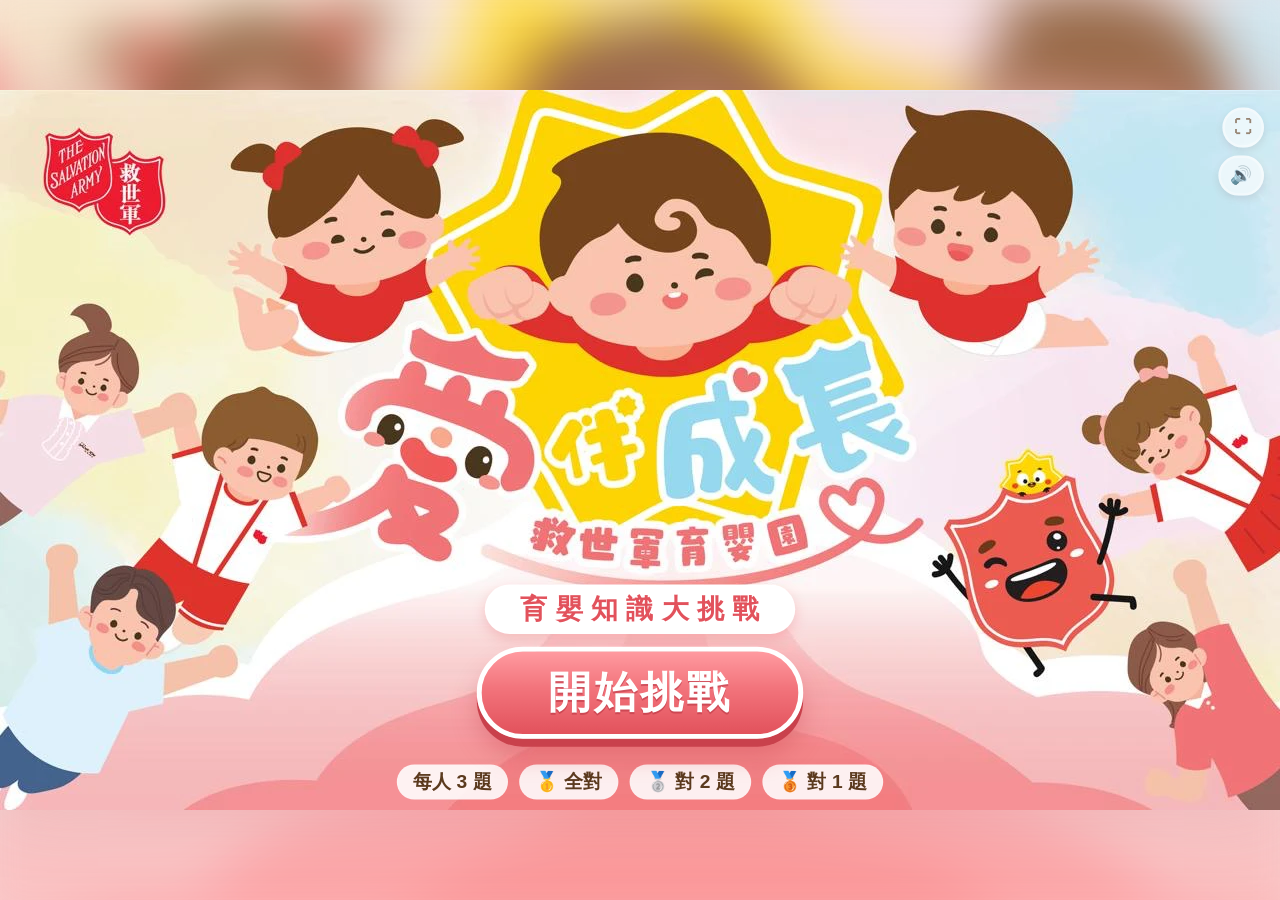
==== index.html @ 7ceb562c "feat: three difficulty levels with a picker before the grid The organiser reviewed the 30 candidates" ====
<!DOCTYPE html>
<html lang="zh-Hant-HK">
<head>
  <meta charset="UTF-8">
  <meta name="viewport" content="width=device-width, initial-scale=1, maximum-scale=1, user-scalable=no, viewport-fit=cover">
  <title>愛伴成長 ・ 育嬰知識大挑戰</title>
  <link rel="preload" as="image" href="assets/backdrop-v9.webp">
  <link rel="stylesheet" href="css/style.css?v=15">
</head>
<body>
  <div id="bg" aria-hidden="true"></div>

  <main id="stage">
    <div class="backdrop" aria-hidden="true"></div>
    <div class="backdrop soft" aria-hidden="true"></div>
    <div id="floaters" aria-hidden="true"></div>

    <!-- 1. 開始畫面 -->
    <section id="screen-start" class="screen active">
      <div class="start-box">
        <div class="start-tag">育嬰知識大挑戰</div>
        <button id="btn-start" class="btn btn-primary btn-xl" type="button">
          <span class="btn-shine"></span>開始挑戰
        </button>
        <div class="start-rules">
          <span>每人 3 題</span>
          <span>🥇 全對</span>
          <span>🥈 對 2 題</span>
          <span>🥉 對 1 題</span>
        </div>
      </div>
    </section>

    <!-- 1b. 選擇難度 -->
    <section id="screen-level" class="screen">
      <div class="panel panel-level">
        <h2 class="level-title">請選擇挑戰難度</h2>
        <div class="levels" id="levels"></div>
        <p class="level-note">每個難度有 9 條題目，抽 3 題作答</p>
      </div>
    </section>

    <!-- 2. 九宮格抽題 -->
    <section id="screen-grid" class="screen">
      <div class="panel panel-grid">
        <header class="panel-head">
          <div class="pill" id="grid-round">第 1 題</div>
          <div class="q-badge" id="grid-level"></div>
          <div class="dots" id="grid-dots"></div>
        </header>
        <h2 class="grid-title" id="grid-title">按下按鈕，抽出你的題目！</h2>
        <div class="grid" id="grid"></div>
        <button id="btn-spin" class="btn btn-primary btn-lg" type="button">
          <span class="btn-shine"></span>🎲 抽題目
        </button>
      </div>
    </section>

    <!-- 3. 題目 -->
    <section id="screen-question" class="screen">
      <div class="panel panel-question">
        <header class="panel-head">
          <div class="pill" id="q-round">第 1 題</div>
          <div class="q-badge" id="q-badge"></div>
          <div class="timer" id="timer" title="剩餘時間">
            <svg viewBox="0 0 100 108">
              <g class="clock-feet"><path d="M31 96 L24 105"/><path d="M69 96 L76 105"/></g>
              <g class="clock-bell bell-l"><circle cx="25" cy="19" r="13"/></g>
              <g class="clock-bell bell-r"><circle cx="75" cy="19" r="13"/></g>
              <rect class="clock-knob" x="45" y="6" width="10" height="12" rx="4"/>
              <circle class="clock-body" cx="50" cy="58" r="40"/>
              <circle class="clock-face" cx="50" cy="58" r="31"/>
              <circle class="timer-ring" id="timer-ring" cx="50" cy="58" r="15.5" transform="rotate(-90 50 58)"/>
              <ellipse class="clock-cheek" cx="28" cy="67" rx="4.5" ry="3"/><ellipse class="clock-cheek" cx="72" cy="67" rx="4.5" ry="3"/>
              <path class="clock-smile" d="M44 76 Q50 81 56 76"/>
            </svg>
            <span id="timer-num">15</span>
          </div>
          <div class="dots" id="q-dots"></div>
        </header>
        <h2 class="q-text" id="q-text"></h2>
        <div class="options" id="options"></div>
        <div class="feedback" id="feedback">
          <div class="feedback-row">
            <div class="verdict" id="verdict"></div>
            <button id="btn-next" class="btn btn-primary btn-md" type="button">下一題 ➜</button>
          </div>
          <p class="explain"><span class="explain-label">💡 解答</span><span id="explain"></span></p>
        </div>
      </div>
    </section>

    <!-- 4. 頒獎 -->
    <section id="screen-result" class="screen">
      <div class="panel panel-result" id="result-panel">
        <div class="suspense" id="suspense">成績揭曉<span>.</span><span>.</span><span>.</span></div>
        <div class="award" id="award">
          <div class="medal-wrap">
            <div class="rays"></div>
            <div class="medal" id="medal"></div>
            <i class="spark s1">✦</i><i class="spark s2">✦</i><i class="spark s3">✦</i><i class="spark s4">✦</i>
          </div>
          <h2 class="award-title" id="award-title"></h2>
          <p class="award-sub" id="award-sub"></p>
          <div class="chips" id="chips"></div>
          <button id="btn-again" class="btn btn-primary btn-lg" type="button">
            <span class="btn-shine"></span>下一位參加者 ➜
          </button>
        </div>
      </div>
    </section>

    <!-- 工具列 -->
    <nav class="toolbar">
      <button id="btn-reset" class="tool tool-wide" type="button" title="重新開始（下一位參加者）">↺ 重新開始</button>
      <button id="btn-full" class="tool" type="button" title="全螢幕">⛶</button>
      <button id="btn-sound" class="tool" type="button" title="音效 開／關">🔊</button>
    </nav>

    <!-- 重設確認 -->
    <div class="modal" id="modal">
      <div class="modal-card">
        <div class="modal-emoji">🧸</div>
        <h3>重新開始？</h3>
        <p>目前的作答紀錄會清除，換下一位參加者。</p>
        <div class="modal-actions">
          <button id="btn-cancel" class="btn btn-ghost btn-md" type="button">繼續作答</button>
          <button id="btn-confirm" class="btn btn-primary btn-md" type="button">重新開始</button>
        </div>
      </div>
    </div>

    <canvas id="fx" width="1600" height="900" aria-hidden="true"></canvas>
  </main>

  <script src="js/questions.js?v=15"></script>
  <script src="js/app.js?v=15"></script>
</body>
</html>
---- css/style.css ----
/* 愛伴成長 ・ 育嬰知識大挑戰
   The whole game is drawn on a fixed 1600×900 stage that app.js scales to fit
   any screen, so it looks identical on every computer and projector. */

:root {
  --coral: #f2737b;
  --coral-deep: #e2525c;
  --red: #e03a32;
  --blue: #7fcdee;
  --blue-deep: #3ea6d6;
  --yellow: #ffd60a;
  --yellow-deep: #f5a800;
  --mint: #7ed6b4;
  --brown: #5b3a1e;
  --brown-soft: #8a6a50;
  --cream: #fff9f1;
  --green: #2fb86e;
  --font: "Yuanti TC", "PingFang HK", "PingFang TC", "Microsoft JhengHei UI",
    "Microsoft JhengHei", "Noto Sans TC", "Noto Sans CJK TC", "Heiti TC", sans-serif;
}

* { box-sizing: border-box; margin: 0; padding: 0; }

html, body {
  position: fixed; inset: 0;
  width: 100%; height: 100%;
  overflow: hidden;
  background: #fbe3e0;
  font-family: var(--font);
  color: var(--brown);
  user-select: none;
  touch-action: manipulation;
  -webkit-tap-highlight-color: transparent;
  overscroll-behavior: none;
  -webkit-user-select: none;
}

button { font-family: inherit; color: inherit; border: 0; cursor: pointer; }
button:focus { outline: none; }

/* Blurred fill behind the stage when the screen is not 16:9 */
#bg {
  position: fixed; inset: -40px;
  background: url("../assets/backdrop-v9.webp") center / cover no-repeat;
  filter: blur(28px) saturate(1.1);
  opacity: .75;
}

#stage {
  position: absolute; left: 50%; top: 50%;
  width: 1600px; height: 900px;
  transform: translate(-50%, -50%);
  overflow: hidden;
  box-shadow: 0 0 80px rgba(190, 90, 100, .25);
}

.backdrop {
  position: absolute; inset: 0;
  background: url("../assets/backdrop-v9.webp") center / cover no-repeat;
}
.backdrop.soft {
  inset: -30px;
  filter: blur(9px) brightness(1.06);
  opacity: 0;
  transition: opacity .6s ease;
}
#stage.playing .backdrop.soft { opacity: 1; }

/* ---------- floating hearts & stars ---------- */
#floaters { position: absolute; inset: 0; pointer-events: none; }
.floater {
  position: absolute; bottom: -60px;
  opacity: 0;
  animation: floatUp linear infinite;
  filter: drop-shadow(0 4px 6px rgba(226, 82, 92, .25));
}
@keyframes floatUp {
  0%   { transform: translate(0, 0) rotate(-10deg) scale(.7); opacity: 0; }
  12%  { opacity: .9; }
  50%  { transform: translate(30px, -480px) rotate(12deg) scale(1); }
  88%  { opacity: .8; }
  100% { transform: translate(-10px, -1000px) rotate(-8deg) scale(.85); opacity: 0; }
}

/* ---------- screens ---------- */
.screen {
  position: absolute; inset: 0;
  display: flex; align-items: center; justify-content: center;
  opacity: 0; visibility: hidden; pointer-events: none;
  transform: scale(.94) translateY(24px);
  transition: opacity .45s ease, transform .55s cubic-bezier(.2, 1.3, .4, 1), visibility 0s .45s;
}
.screen.active {
  opacity: 1; visibility: visible; pointer-events: auto;
  transform: none;
  transition: opacity .45s ease .15s, transform .55s cubic-bezier(.2, 1.3, .4, 1) .15s, visibility 0s;
}

/* ---------- buttons ---------- */
.btn {
  position: relative; overflow: hidden;
  display: inline-flex; align-items: center; justify-content: center; gap: 12px;
  font-weight: 900; letter-spacing: .06em;
  border-radius: 999px;
  transition: transform .15s ease, box-shadow .15s ease, filter .15s ease;
  white-space: nowrap;
}
.btn-primary {
  color: #fff;
  background: linear-gradient(180deg, #ff9aa0 0%, var(--coral) 45%, var(--coral-deep) 100%);
  border: 6px solid #fff;
  box-shadow: 0 10px 0 #c9414c, 0 22px 30px rgba(201, 65, 76, .35);
  text-shadow: 0 3px 0 rgba(170, 40, 55, .45);
}
.btn-primary:hover { transform: translateY(-3px); filter: brightness(1.05); }
.btn-primary:active { transform: translateY(7px); box-shadow: 0 3px 0 #c9414c, 0 8px 14px rgba(201, 65, 76, .35); }
.btn-primary:disabled { filter: grayscale(.5) brightness(1.05); opacity: .6; cursor: default; transform: none; }
.btn-ghost {
  background: #fff; color: var(--brown-soft);
  border: 4px solid #f3d9d3;
  box-shadow: 0 6px 0 #ecc9c2;
}
.btn-ghost:active { transform: translateY(4px); box-shadow: 0 2px 0 #ecc9c2; }
.btn-xl { font-size: 54px; padding: 15px 84px; }
.btn-lg { font-size: 40px; padding: 16px 64px; }
.btn-md { font-size: 28px; padding: 10px 36px; border-width: 4px; box-shadow: 0 6px 0 #c9414c, 0 12px 18px rgba(201, 65, 76, .3); }
.btn-ghost.btn-md { box-shadow: 0 6px 0 #ecc9c2; }

.btn-shine {
  position: absolute; top: 0; left: -60%;
  width: 40%; height: 100%;
  background: linear-gradient(100deg, transparent, rgba(255, 255, 255, .55), transparent);
  transform: skewX(-20deg);
  animation: shine 2.8s ease-in-out infinite;
}
@keyframes shine { 0%, 55% { left: -60%; } 100% { left: 130%; } }

/* ---------- 1. start ---------- */
.start-box {
  position: absolute; left: 0; right: 0; top: 618px;
  display: flex; flex-direction: column; align-items: center; gap: 16px;
}
.start-tag {
  font-size: 34px; font-weight: 900; letter-spacing: .3em; text-indent: .3em;
  color: var(--coral-deep);
  background: #fff;
  padding: 8px 34px; border-radius: 999px;
  box-shadow: 0 6px 16px rgba(226, 82, 92, .25);
  animation: bob 3s ease-in-out infinite;
}
#btn-start { animation: pulse 1.6s ease-in-out infinite; }
#btn-start:hover { animation-play-state: paused; }
@keyframes pulse { 0%, 100% { transform: scale(1); } 50% { transform: scale(1.06); } }
@keyframes bob { 0%, 100% { transform: translateY(0); } 50% { transform: translateY(-6px); } }
.start-rules { display: flex; gap: 14px; margin-top: 16px; }
.start-rules span {
  font-size: 24px; font-weight: 700; color: var(--brown);
  background: rgba(255, 255, 255, .88);
  padding: 6px 20px; border-radius: 999px;
}

/* ---------- panels ---------- */
.panel {
  position: relative;
  background: rgba(255, 252, 248, .95);
  border: 8px solid #fff;
  border-radius: 56px;
  box-shadow: 0 0 0 5px rgba(242, 115, 123, .35), 0 30px 60px rgba(190, 80, 95, .28);
  padding: 30px 44px;
  display: flex; flex-direction: column; align-items: center;
}
.panel-head {
  width: 100%;
  display: flex; align-items: center; justify-content: space-between; gap: 20px;
}
.pill {
  font-size: 30px; font-weight: 900; color: #fff; letter-spacing: .08em;
  background: linear-gradient(180deg, #8fd8f5, var(--blue-deep));
  padding: 6px 30px; border-radius: 999px;
  box-shadow: 0 5px 0 #2f8dba;
  text-shadow: 0 2px 0 rgba(30, 110, 150, .5);
}
.dots { display: flex; gap: 12px; }
.dot {
  width: 46px; height: 46px; border-radius: 50%;
  background: #f4e6df; border: 4px solid #fff;
  box-shadow: 0 0 0 3px #ecd5cc;
  display: grid; place-items: center;
  font-size: 26px; font-weight: 900; color: #fff;
}
.dot.now { box-shadow: 0 0 0 3px var(--yellow-deep); background: #fff3c2; animation: pulse 1.2s ease-in-out infinite; }
.dot.ok { background: var(--green); box-shadow: 0 0 0 3px #1f9958; }
.dot.no { background: var(--red); box-shadow: 0 0 0 3px #b92a24; }

/* ---------- 1b. level picker ---------- */
.panel-level { width: 1180px; padding: 40px 50px 34px; gap: 30px; }
.level-title { font-size: 50px; font-weight: 900; color: var(--coral-deep); letter-spacing: .08em; }
.levels { display: flex; gap: 34px; }
.level-card {
  position: relative;
  width: 330px; height: 380px;
  border: 8px solid #fff; border-radius: 44px;
  display: flex; flex-direction: column; align-items: center; justify-content: center; gap: 10px;
  font-family: inherit; color: var(--brown); cursor: pointer;
  box-shadow: 0 12px 0 rgba(0, 0, 0, .12), 0 22px 30px rgba(160, 90, 90, .22);
  transition: transform .14s ease, box-shadow .14s ease, filter .14s ease;
  animation: tileIn .55s cubic-bezier(.2, 1.4, .4, 1) backwards;
}
.level-card:nth-child(2) { animation-delay: .1s; }
.level-card:nth-child(3) { animation-delay: .2s; }
.level-easy   { background: linear-gradient(160deg, #c5ecfb, #7fcdee); }
.level-medium { background: linear-gradient(160deg, #fff0a3, #ffd43b); }
.level-hard   { background: linear-gradient(160deg, #ffc9cc, #f58d94); }
.level-card:hover { transform: translateY(-8px) rotate(-1.5deg); filter: brightness(1.04); }
.level-card:active { transform: translateY(8px); box-shadow: 0 4px 0 rgba(0, 0, 0, .12), 0 10px 14px rgba(160, 90, 90, .22); }
.level-icon { font-size: 110px; line-height: 1.1; animation: bob 2.6s ease-in-out infinite; }
.level-card:nth-child(2) .level-icon { animation-delay: -.8s; }
.level-card:nth-child(3) .level-icon { animation-delay: -1.6s; }
.level-name { font-size: 64px; font-weight: 900; letter-spacing: .12em; text-indent: .12em; color: #fff; text-shadow: 0 4px 0 rgba(120, 60, 60, .28); }
.level-hint { font-size: 26px; font-weight: 700; background: rgba(255, 255, 255, .8); padding: 4px 22px; border-radius: 999px; }
.level-key {
  position: absolute; top: 16px; left: 18px;
  width: 44px; height: 44px; border-radius: 50%;
  background: rgba(255, 255, 255, .85); display: grid; place-items: center;
  font-size: 24px; font-weight: 900;
}
.level-note { font-size: 26px; font-weight: 700; color: var(--brown); opacity: .8; }
.chip.lvl { background: var(--blue-deep); }

/* ---------- 2. grid ---------- */
.panel-grid { width: 800px; height: 836px; gap: 18px; }
.grid-title { font-size: 34px; font-weight: 900; color: var(--coral-deep); letter-spacing: .04em; }
.grid {
  display: grid; grid-template-columns: repeat(3, 206px); grid-auto-rows: 162px; gap: 18px;
  margin-bottom: 6px;
}
.tile {
  position: relative;
  border-radius: 32px;
  border: 6px solid #fff;
  display: grid; place-items: center;
  box-shadow: 0 8px 0 rgba(0, 0, 0, .1), 0 14px 20px rgba(160, 90, 90, .18);
  transition: transform .12s ease, box-shadow .12s ease, filter .3s ease;
  animation: tileIn .5s cubic-bezier(.2, 1.4, .4, 1) backwards;
}
.tile:nth-child(3n+1) { background: linear-gradient(160deg, #ffc9cc, #f58d94); }
.tile:nth-child(3n+2) { background: linear-gradient(160deg, #c5ecfb, #7fcdee); }
.tile:nth-child(3n)   { background: linear-gradient(160deg, #fff0a3, #ffd43b); }
.tile:nth-child(n+4):nth-child(-n+6) { filter: hue-rotate(-8deg); }
@keyframes tileIn { from { transform: scale(0) rotate(-12deg); opacity: 0; } }
.tile-num {
  font-size: 84px; font-weight: 900; line-height: 1; color: #fff;
  text-shadow: 0 5px 0 rgba(0, 0, 0, .14);
}
.tile-icon {
  position: absolute; right: 10px; top: 6px; font-size: 38px;
  filter: drop-shadow(0 2px 2px rgba(0, 0, 0, .15));
}
.tile.lit {
  transform: scale(1.1) rotate(-2deg); z-index: 2;
  box-shadow: 0 0 0 7px var(--yellow), 0 0 44px 14px rgba(255, 214, 10, .9);
  filter: brightness(1.12) !important;
}
.tile.chosen { animation: chosen 1.2s ease-in-out; z-index: 3; }
@keyframes chosen {
  0%, 100% { transform: scale(1.1); }
  20%, 60% { transform: scale(1.28) rotate(4deg); }
  40%, 80% { transform: scale(1.16) rotate(-4deg); }
}
.tile.done { background: #f3ece7 !important; filter: none !important; box-shadow: 0 4px 0 rgba(0, 0, 0, .06); }
.tile.done .tile-num { color: #dccfc7; text-shadow: none; }
.tile.done .tile-icon { opacity: .35; filter: grayscale(1); }
.tile-mark {
  position: absolute; inset: 0; display: grid; place-items: center;
  filter: drop-shadow(0 4px 0 #fff) drop-shadow(0 -2px 0 #fff) drop-shadow(3px 0 0 #fff) drop-shadow(-3px 0 0 #fff);
}
.tile-mark svg { width: 136px; height: 136px; overflow: visible; }
.tile-mark path {
  fill: none; stroke-width: 17; stroke-linecap: round; stroke-linejoin: round;
  stroke-dasharray: 130; stroke-dashoffset: 0;
}
.tile.correct .tile-mark path { stroke: var(--green); }
.tile.wrong .tile-mark path { stroke: var(--red); }
.tile.fresh .tile-mark path { animation: draw .55s ease-out .55s backwards; }
.tile.fresh .tile-mark path + path { animation-delay: .8s; }
.tile.fresh .tile-mark { animation: stamp .5s cubic-bezier(.2, 1.6, .4, 1) .5s backwards; }
@keyframes draw { from { stroke-dashoffset: 130; } }
@keyframes stamp { from { transform: scale(1.8); opacity: 0; } }

/* ---------- 3. question ---------- */
.panel-question { width: 1220px; height: 836px; gap: 18px; padding: 30px 48px; }
.q-badge {
  font-size: 26px; font-weight: 800; color: var(--brown-soft);
  background: #fdeee6; padding: 6px 24px; border-radius: 999px;
  margin-right: auto;
}
/* countdown ring */
.timer { position: relative; width: 86px; height: 93px; margin: -22px 8px -21px 0; flex: none; }
.timer svg { width: 100%; height: 100%; overflow: visible; transform-origin: 50% 92%; animation: clockRock 1s ease-in-out infinite; }
.clock-feet path { stroke: var(--blue-deep); stroke-width: 7; stroke-linecap: round; }
.clock-bell circle { fill: #ffd43b; stroke: var(--yellow-deep); stroke-width: 3; }
.clock-bell { transform-box: fill-box; transform-origin: 50% 100%; }
.clock-knob { fill: var(--yellow-deep); }
.clock-body { fill: var(--blue); stroke: var(--blue-deep); stroke-width: 4; transition: fill .3s, stroke .3s; }
.clock-face { fill: #fff; }
/* remaining time shown as a shrinking pie slice on the clock face */
.timer-ring { fill: none; stroke: #c9edfb; stroke-width: 31; stroke-dasharray: 97.39; stroke-dashoffset: 0; transition: stroke .3s; }
.clock-cheek { fill: #ffb3ba; }
.clock-smile { fill: none; stroke: var(--brown); stroke-width: 2.6; stroke-linecap: round; }
.timer span {
  position: absolute; left: 0; right: 0; top: 30px; text-align: center;
  font-size: 30px; line-height: 1; font-weight: 900; color: var(--blue-deep); transition: color .3s;
}
@keyframes clockRock { 0%, 100% { transform: rotate(-5deg); } 50% { transform: rotate(5deg); } }
@keyframes clockRing {
  0%, 100% { transform: rotate(-7deg) translateX(-2px); }
  50% { transform: rotate(7deg) translateX(2px); }
}
@keyframes bellShake { 0%, 100% { transform: rotate(-14deg); } 50% { transform: rotate(14deg); } }
/* last 5 seconds: the clock turns red and rings */
.timer.hurry svg { animation: clockRing .14s linear infinite; }
.timer.hurry .clock-bell { animation: bellShake .1s linear infinite; }
.timer.hurry .clock-body { fill: #ff8f8a; stroke: var(--red); }
.timer.hurry .clock-feet path { stroke: var(--red); }
.timer.hurry .timer-ring { stroke: #ffd3d0; }
.timer.hurry span { color: var(--red); }
.timer.stopped svg, .timer.stopped .clock-bell { animation: none; }
.timer.stopped { opacity: .55; }
.verdict.time { color: var(--yellow-deep); }
.q-text {
  width: 100%; min-height: 148px;
  display: flex; align-items: center; justify-content: center; text-align: center;
  font-size: 46px; font-weight: 900; line-height: 1.35; color: var(--brown);
  /* break lines only at punctuation so words like 寶寶 are never split */
  word-break: keep-all; overflow-wrap: anywhere; text-wrap: balance;
}
.options { width: 100%; display: grid; grid-template-columns: 1fr 1fr; gap: 18px 22px; }
.opt {
  position: relative;
  display: flex; align-items: center; gap: 20px;
  min-height: 96px; padding: 10px 26px 10px 14px;
  background: #fff;
  border: 5px solid #f3ddd6; border-radius: 30px;
  box-shadow: 0 7px 0 #ecd0c7;
  font-size: 34px; font-weight: 800; text-align: left;
  transition: transform .12s ease, box-shadow .12s ease, border-color .2s, background .2s, opacity .3s;
  animation: optIn .45s cubic-bezier(.2, 1.3, .4, 1) backwards;
}
.opt:nth-child(1) { animation-delay: .25s; }
.opt:nth-child(2) { animation-delay: .33s; }
.opt:nth-child(3) { animation-delay: .41s; }
.opt:nth-child(4) { animation-delay: .49s; }
@keyframes optIn { from { transform: translateY(30px) scale(.9); opacity: 0; } }
.opt:not(:disabled):hover { transform: translateY(-4px); border-color: var(--coral); box-shadow: 0 11px 0 #ecd0c7; }
.opt:not(:disabled):active { transform: translateY(5px); box-shadow: 0 2px 0 #ecd0c7; }
.opt:disabled { cursor: default; }
.opt-letter {
  flex: none; width: 66px; height: 66px; border-radius: 50%;
  display: grid; place-items: center;
  font-size: 36px; font-weight: 900; color: #fff;
  text-shadow: 0 2px 0 rgba(0, 0, 0, .15);
}
.opt:nth-child(1) .opt-letter { background: var(--coral); }
.opt:nth-child(2) .opt-letter { background: var(--blue-deep); }
.opt:nth-child(3) .opt-letter { background: var(--yellow-deep); }
.opt:nth-child(4) .opt-letter { background: #4fbf98; }
.opt-flag { margin-left: auto; font-size: 40px; font-weight: 900; opacity: 0; transform: scale(0); transition: all .35s cubic-bezier(.2, 1.6, .4, 1); }
.opt.is-correct { background: #e4f8ec; border-color: var(--green); box-shadow: 0 7px 0 #1f9958; animation: pop .6s ease; }
.opt.is-wrong { background: #fde6e4; border-color: var(--red); box-shadow: 0 7px 0 #b92a24; animation: shake .5s ease; }
.opt.is-correct .opt-flag { opacity: 1; transform: none; color: var(--green); }
.opt.is-wrong .opt-flag { opacity: 1; transform: none; color: var(--red); }
.opt.is-dim { opacity: .45; }
@keyframes pop { 0% { transform: scale(1); } 40% { transform: scale(1.07); } 100% { transform: scale(1); } }
@keyframes shake {
  0%, 100% { transform: translateX(0); }
  20% { transform: translateX(-14px); } 40% { transform: translateX(12px); }
  60% { transform: translateX(-8px); } 80% { transform: translateX(6px); }
}

.feedback {
  width: 100%; margin-top: auto;
  background: var(--cream);
  border: 4px dashed #f6c7b6; border-radius: 30px;
  padding: 16px 26px 18px;
  opacity: 0; transform: translateY(30px); pointer-events: none;
  transition: opacity .45s ease .5s, transform .5s cubic-bezier(.2, 1.3, .4, 1) .5s;
}
.feedback.show { opacity: 1; transform: none; pointer-events: auto; }
.feedback-row { display: flex; align-items: center; justify-content: space-between; gap: 20px; margin-bottom: 12px; }
.verdict { font-size: 38px; font-weight: 900; }
.verdict.ok { color: var(--green); }
.verdict.no { color: var(--red); }
.verdict small { font-size: 28px; color: var(--brown); margin-left: 14px; font-weight: 800; }
.explain { font-size: 25px; line-height: 1.55; font-weight: 600; color: var(--brown); text-align: left; }
.explain-label {
  display: inline-block; margin-right: 12px;
  font-size: 22px; font-weight: 900; color: #fff;
  background: var(--yellow-deep); padding: 1px 14px; border-radius: 999px;
}

/* ---------- 4. result ---------- */
.panel-result { width: 900px; height: 836px; justify-content: center; }
.suspense {
  position: absolute; inset: 0; display: grid; place-content: center; grid-auto-flow: column;
  font-size: 72px; font-weight: 900; color: var(--coral-deep); letter-spacing: .1em;
  transition: opacity .3s;
}
.suspense span { animation: blink 1s infinite; }
.suspense span:nth-child(2) { animation-delay: .2s; }
.suspense span:nth-child(3) { animation-delay: .4s; }
@keyframes blink { 0%, 100% { opacity: .15; } 50% { opacity: 1; } }
.award { display: flex; flex-direction: column; align-items: center; gap: 14px; opacity: 0; pointer-events: none; }
.panel-result.reveal .suspense { opacity: 0; }
.panel-result.reveal .award { opacity: 1; pointer-events: auto; }

.medal-wrap { position: relative; width: 340px; height: 370px; display: grid; place-items: center; }
.rays {
  position: absolute; left: 50%; top: 56%; width: 620px; height: 620px;
  margin: -310px 0 0 -310px; border-radius: 50%;
  background: repeating-conic-gradient(rgba(255, 214, 10, .5) 0 12deg, transparent 12deg 30deg);
  -webkit-mask: radial-gradient(circle, #000 20%, transparent 68%);
          mask: radial-gradient(circle, #000 20%, transparent 68%);
  opacity: 0;
}
.panel-result.reveal .rays { opacity: 1; animation: spin 14s linear infinite; transition: opacity 1s .6s; }
.panel-result.tier-none .rays { background: repeating-conic-gradient(rgba(242, 115, 123, .35) 0 12deg, transparent 12deg 30deg); }
@keyframes spin { to { transform: rotate(360deg); } }
.medal { position: relative; width: 290px; height: 366px; }
.medal svg { width: 100%; height: 100%; overflow: visible; filter: drop-shadow(0 14px 14px rgba(120, 70, 20, .3)); }
.panel-result.reveal .medal { animation: medalDrop 1.1s cubic-bezier(.3, 1.5, .5, 1) backwards, sway 3.2s ease-in-out 1.1s infinite; transform-origin: 50% 0; }
@keyframes medalDrop {
  0% { transform: translateY(-640px) rotate(-30deg) scale(.6); opacity: 0; }
  60% { opacity: 1; }
  100% { transform: none; }
}
@keyframes sway { 0%, 100% { transform: rotate(-5deg); } 50% { transform: rotate(5deg); } }
.medal .heart { font-size: 230px; line-height: 366px; text-align: center; }
.panel-result.tier-none.reveal .medal { animation: medalDrop 1.1s cubic-bezier(.3, 1.5, .5, 1) backwards, pulse 1.4s ease-in-out 1.1s infinite; }
.spark { position: absolute; font-style: normal; color: var(--yellow); font-size: 44px; opacity: 0; text-shadow: 0 0 10px #fff; }
.panel-result.reveal .spark { animation: twinkle 1.6s ease-in-out infinite; }
.s1 { left: 0; top: 120px; animation-delay: 1.1s !important; }
.s2 { right: 4px; top: 90px; font-size: 56px; animation-delay: 1.5s !important; }
.s3 { left: 30px; bottom: 20px; font-size: 34px; animation-delay: 1.9s !important; }
.s4 { right: 20px; bottom: 50px; animation-delay: 1.3s !important; }
@keyframes twinkle { 0%, 100% { opacity: 0; transform: scale(.3) rotate(0); } 50% { opacity: 1; transform: scale(1.1) rotate(40deg); } }

.award-title {
  font-size: 68px; font-weight: 900; letter-spacing: .06em; color: var(--coral-deep);
  text-shadow: 0 4px 0 #fff, 0 8px 14px rgba(226, 82, 92, .25);
}
.award-sub { font-size: 30px; font-weight: 700; color: var(--brown); text-align: center; line-height: 1.5; }
.panel-result.reveal .award-title { animation: riseIn .6s ease 1s backwards; }
.panel-result.reveal .award-sub { animation: riseIn .6s ease 1.2s backwards; }
.panel-result.reveal .chips { animation: riseIn .6s ease 1.4s backwards; }
.panel-result.reveal #btn-again { animation: riseIn .6s ease 1.9s backwards; }
@keyframes riseIn { from { opacity: 0; transform: translateY(26px); } }
.chips { display: flex; gap: 14px; margin: 6px 0 18px; }
.chip {
  font-size: 26px; font-weight: 900; color: #fff;
  padding: 6px 22px; border-radius: 999px;
}
.chip.ok { background: var(--green); }
.chip.no { background: #d9a6a0; }

/* ---------- toolbar ---------- */
/* stacked down the right edge so it never overlaps the widest (question) panel */
.toolbar { position: absolute; top: 22px; right: 20px; display: flex; flex-direction: column; align-items: flex-end; gap: 10px; z-index: 20; }
.tool {
  height: 50px; min-width: 50px; padding: 0 12px;
  font-size: 22px; font-weight: 800; color: var(--brown-soft);
  background: rgba(255, 255, 255, .82);
  border: 3px solid #fff; border-radius: 999px;
  box-shadow: 0 4px 10px rgba(120, 80, 80, .18);
  opacity: .78;
  transition: opacity .2s, transform .15s;
}
.tool:hover { opacity: 1; transform: translateY(-2px); }
.tool-wide { padding: 0 20px; }
#stage:not(.playing) #btn-reset { display: none; }
.tool.off { filter: grayscale(1); opacity: .5; }

/* ---------- modal ---------- */
.modal {
  position: absolute; inset: 0; z-index: 30;
  display: grid; place-items: center;
  background: rgba(120, 60, 60, .45);
  opacity: 0; visibility: hidden;
  transition: opacity .25s, visibility 0s .25s;
}
.modal.open { opacity: 1; visibility: visible; transition: opacity .25s, visibility 0s; }
.modal-card {
  width: 620px; padding: 36px 44px 40px; text-align: center;
  background: #fff; border-radius: 48px;
  box-shadow: 0 30px 60px rgba(80, 30, 30, .35);
  transform: scale(.8); transition: transform .3s cubic-bezier(.2, 1.5, .4, 1);
}
.modal.open .modal-card { transform: none; }
.modal-emoji { font-size: 76px; }
.modal-card h3 { font-size: 44px; font-weight: 900; margin: 4px 0 10px; color: var(--coral-deep); }
.modal-card p { font-size: 26px; font-weight: 600; color: var(--brown-soft); margin-bottom: 28px; }
.modal-actions { display: flex; justify-content: center; gap: 22px; }

#fx { position: absolute; inset: 0; width: 100%; height: 100%; pointer-events: none; z-index: 40; }
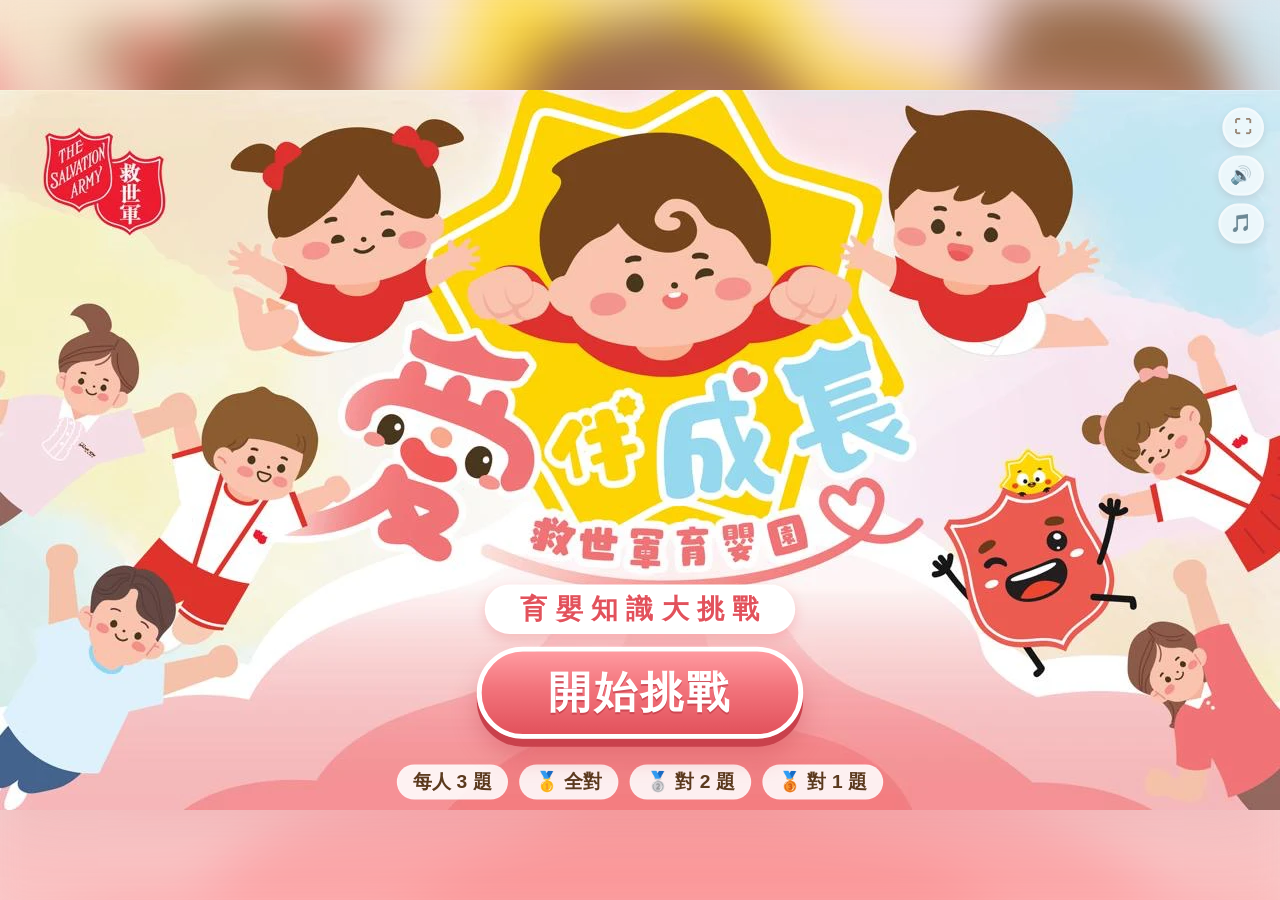
==== commit 785dae85: "feat: background music-box loop with its own toggle A 16-bar original melody is synthesised with Web" ====
--- a/index.html
+++ b/index.html
@@ -5,7 +5,7 @@
   <meta name="viewport" content="width=device-width, initial-scale=1, maximum-scale=1, user-scalable=no, viewport-fit=cover">
   <title>愛伴成長 ・ 育嬰知識大挑戰</title>
   <link rel="preload" as="image" href="assets/backdrop-v9.webp">
-  <link rel="stylesheet" href="css/style.css?v=15">
+  <link rel="stylesheet" href="css/style.css?v=16">
 </head>
 <body>
   <div id="bg" aria-hidden="true"></div>
@@ -114,7 +114,8 @@
     <nav class="toolbar">
       <button id="btn-reset" class="tool tool-wide" type="button" title="重新開始（下一位參加者）">↺ 重新開始</button>
       <button id="btn-full" class="tool" type="button" title="全螢幕">⛶</button>
-      <button id="btn-sound" class="tool" type="button" title="音效 開／關">🔊</button>
+      <button id="btn-sound" class="tool" type="button" title="全部聲音 開／關">🔊</button>
+      <button id="btn-music" class="tool" type="button" title="背景音樂 開／關">🎵</button>
     </nav>
 
     <!-- 重設確認 -->
@@ -133,7 +134,7 @@
     <canvas id="fx" width="1600" height="900" aria-hidden="true"></canvas>
   </main>
 
-  <script src="js/questions.js?v=15"></script>
-  <script src="js/app.js?v=15"></script>
+  <script src="js/questions.js?v=16"></script>
+  <script src="js/app.js?v=16"></script>
 </body>
 </html>
